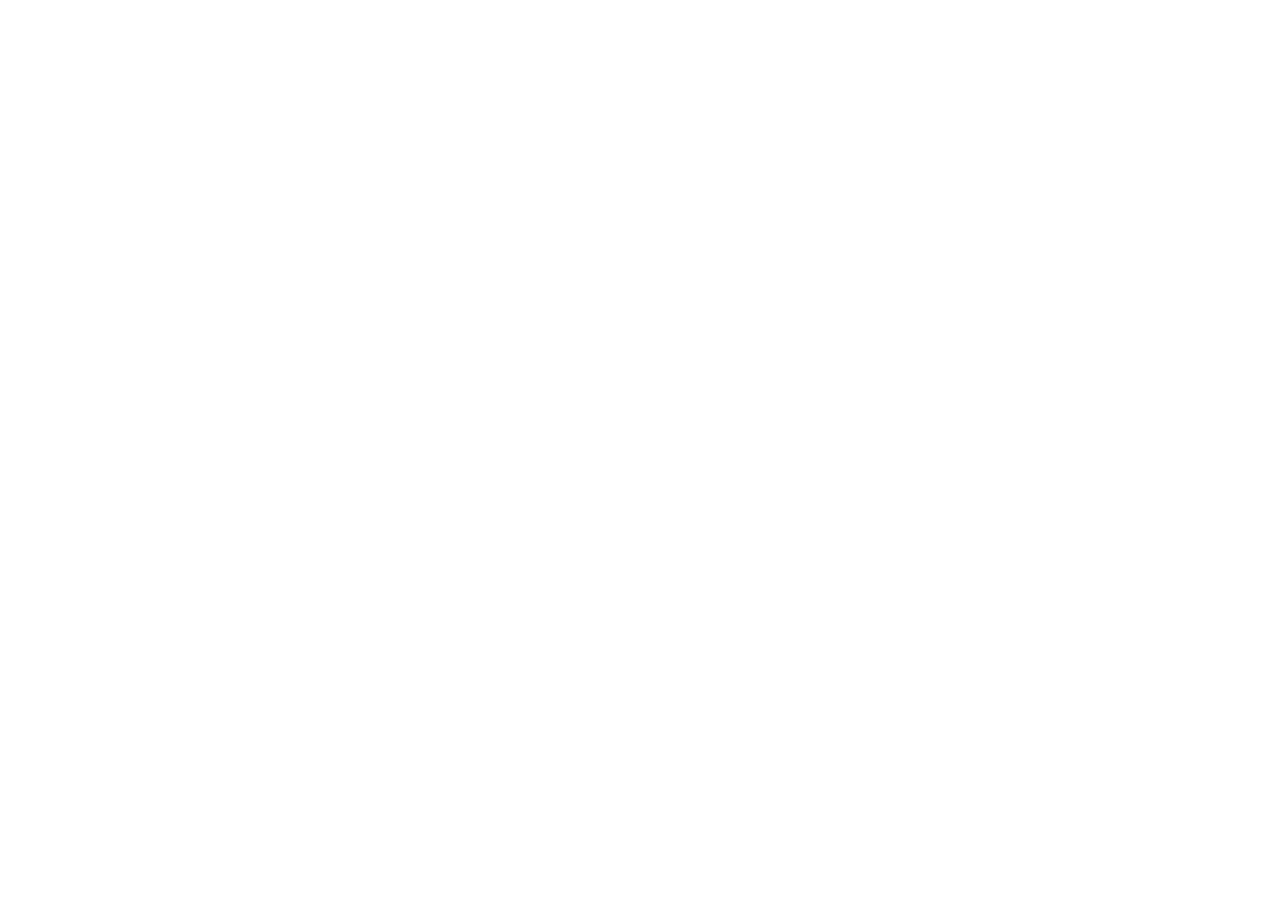
==== index.html @ 2ad1c86a "So site" ====
<!DOCTYPE html>
<html>
<head>
  <!--
    If you are serving your web app in a path other than the root, change the
    href value below to reflect the base path you are serving from.

    The path provided below has to start and end with a slash "/" in order for
    it to work correctly.

    For more details:
    * https://developer.mozilla.org/en-US/docs/Web/HTML/Element/base

    This is a placeholder for base href that will be replaced by the value of
    the `--base-href` argument provided to `flutter build`.
  -->
  <base href="/">

  <meta charset="UTF-8">
  <meta content="IE=Edge" http-equiv="X-UA-Compatible">
  <meta name="description" content="Ajude a levar mais alegria e carinho para quem precisa neste Natal. Doe via Pix.">

  <!-- iOS meta tags & icons -->
  <meta name="mobile-web-app-capable" content="yes">
  <meta name="apple-mobile-web-app-status-bar-style" content="black">
  <meta name="apple-mobile-web-app-title" content="Natal Solidário">
  <link rel="apple-touch-icon" href="icons/Icon-192.png">

  <!-- Favicon -->
  <link rel="icon" type="image/png" href="favicon.png"/>

  <title>Natal Solidário — Doe e espalhe carinho</title>
  <link rel="manifest" href="manifest.json">
</head>
<body>
  <!--
    You can customize the "flutter_bootstrap.js" script.
    This is useful to provide a custom configuration to the Flutter loader
    or to give the user feedback during the initialization process.

    For more details:
    * https://docs.flutter.dev/platform-integration/web/initialization
  -->
  <script src="flutter_bootstrap.js" async></script>
</body>
</html>
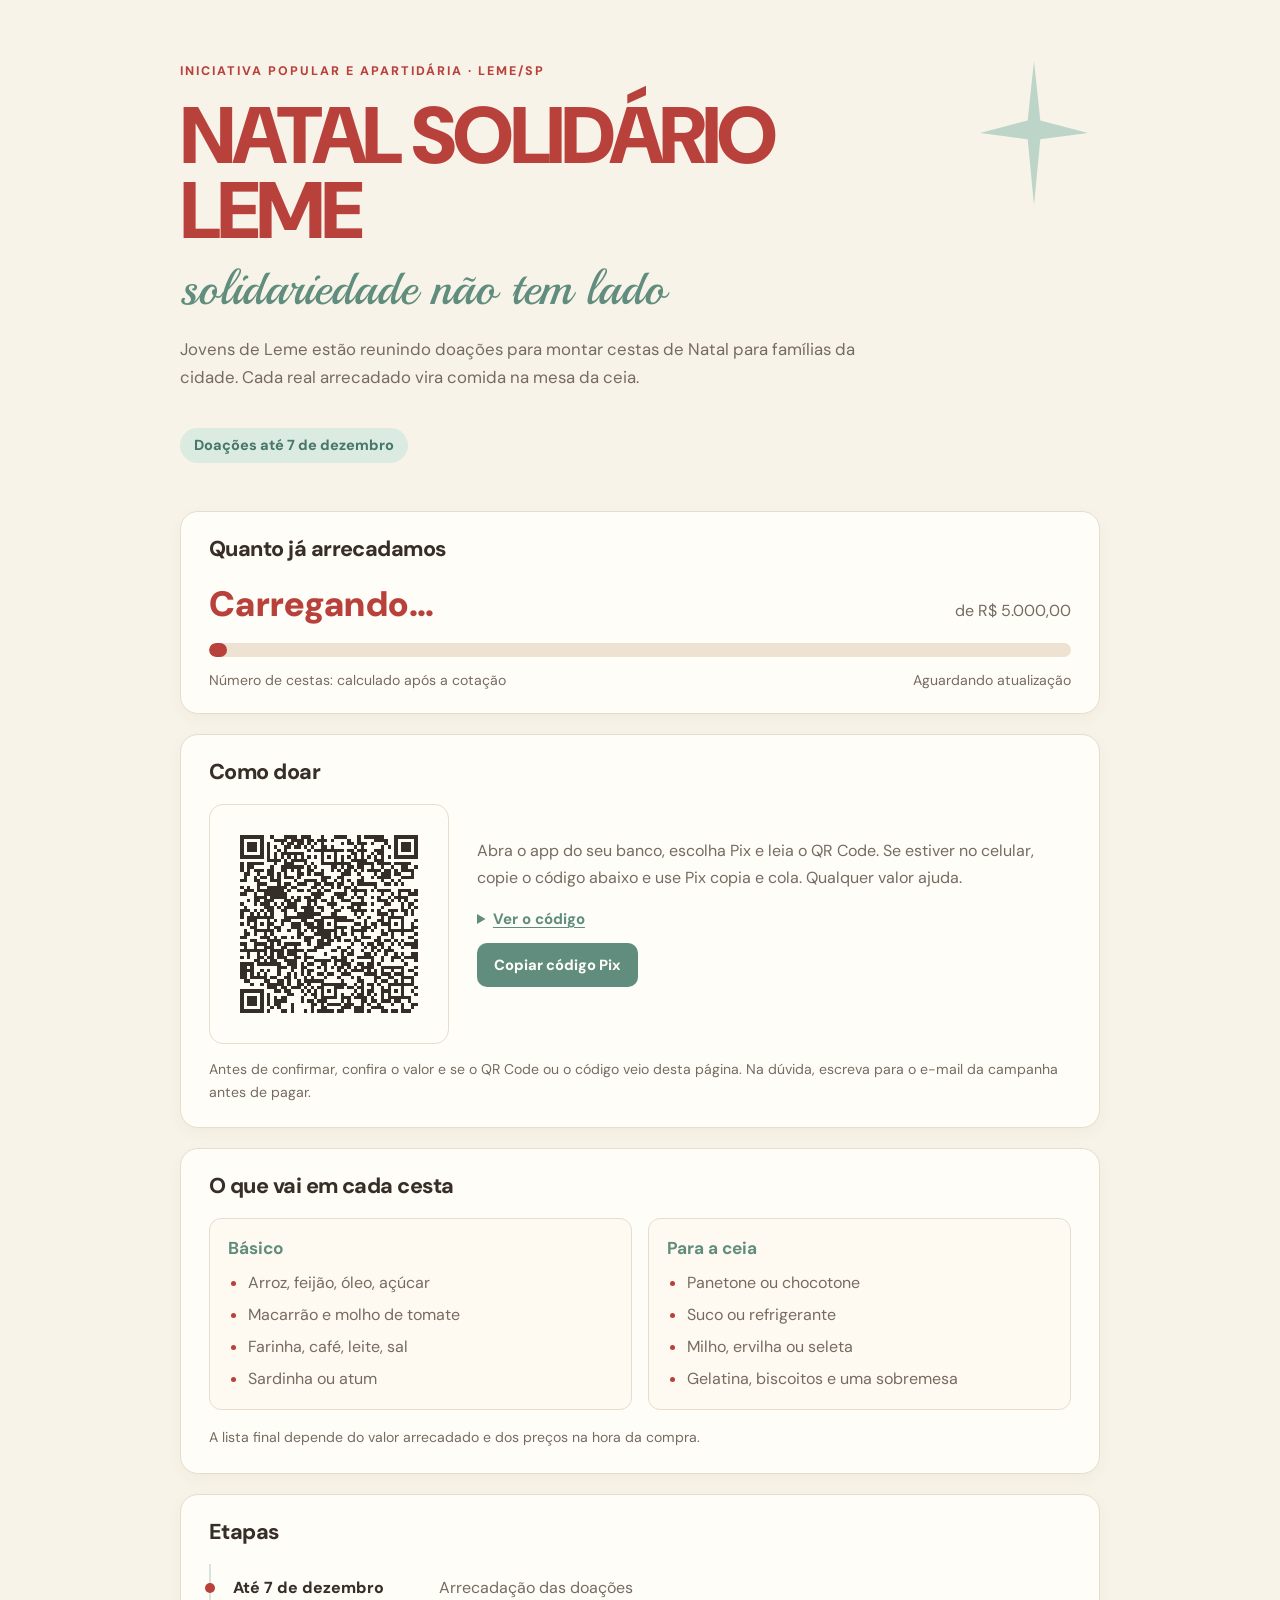
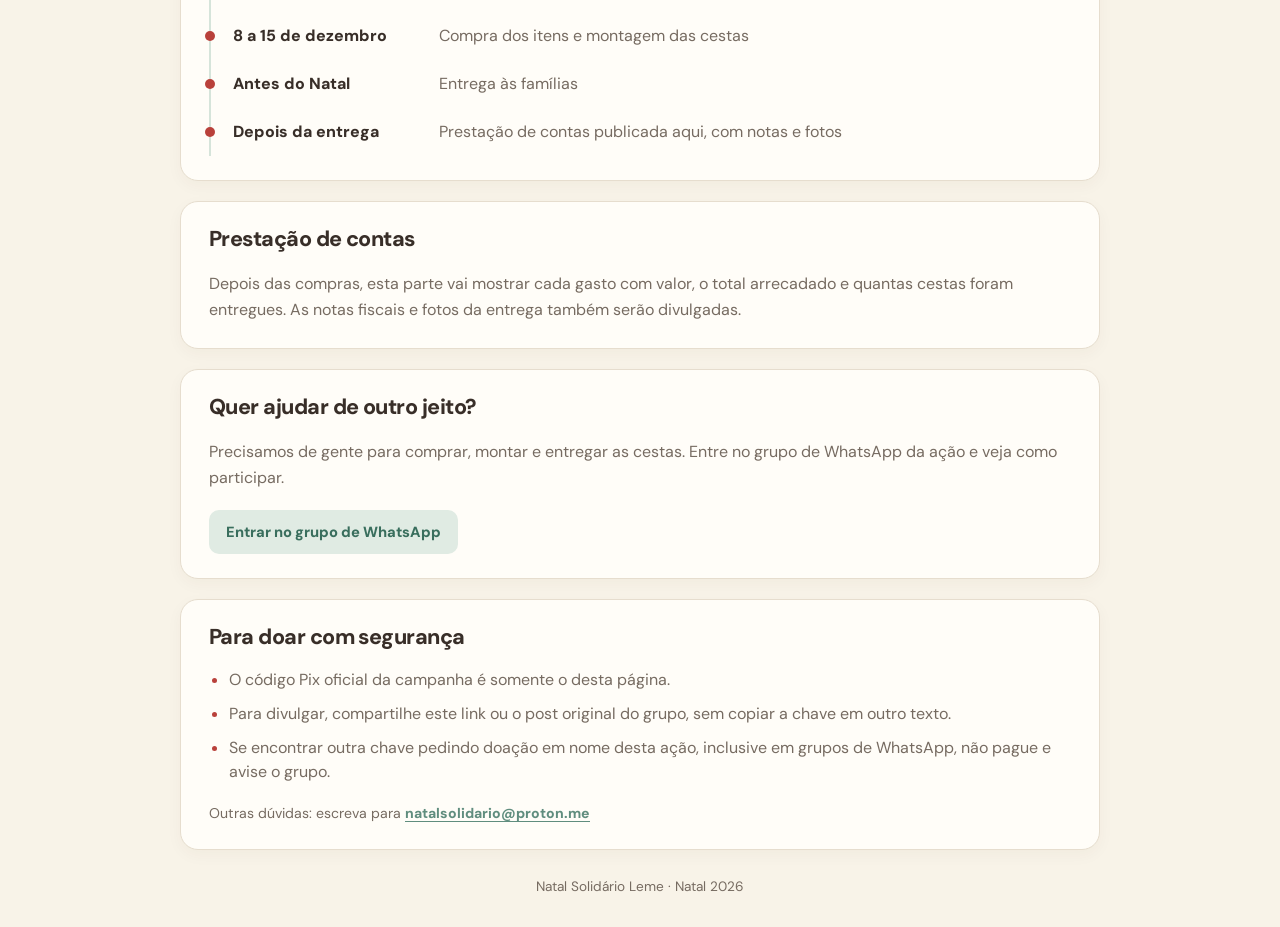
==== commit 92a4de3e: "Atualizacao" ====
--- a/index.html
+++ b/index.html
@@ -1,46 +1,18 @@
-<!DOCTYPE html>
-<html>
-<head>
-  <!--
-    If you are serving your web app in a path other than the root, change the
-    href value below to reflect the base path you are serving from.
-
-    The path provided below has to start and end with a slash "/" in order for
-    it to work correctly.
-
-    For more details:
-    * https://developer.mozilla.org/en-US/docs/Web/HTML/Element/base
-
-    This is a placeholder for base href that will be replaced by the value of
-    the `--base-href` argument provided to `flutter build`.
-  -->
-  <base href="/">
-
-  <meta charset="UTF-8">
-  <meta content="IE=Edge" http-equiv="X-UA-Compatible">
-  <meta name="description" content="Ajude a levar mais alegria e carinho para quem precisa neste Natal. Doe via Pix.">
-
-  <!-- iOS meta tags & icons -->
-  <meta name="mobile-web-app-capable" content="yes">
-  <meta name="apple-mobile-web-app-status-bar-style" content="black">
-  <meta name="apple-mobile-web-app-title" content="Natal Solidário">
-  <link rel="apple-touch-icon" href="icons/Icon-192.png">
-
-  <!-- Favicon -->
-  <link rel="icon" type="image/png" href="favicon.png"/>
-
-  <title>Natal Solidário — Doe e espalhe carinho</title>
-  <link rel="manifest" href="manifest.json">
-</head>
-<body>
-  <!--
-    You can customize the "flutter_bootstrap.js" script.
-    This is useful to provide a custom configuration to the Flutter loader
-    or to give the user feedback during the initialization process.
-
-    For more details:
-    * https://docs.flutter.dev/platform-integration/web/initialization
-  -->
-  <script src="flutter_bootstrap.js" async></script>
-</body>
+<!doctype html>
+<html lang="pt-BR">
+  <head>
+    <meta charset="UTF-8" />
+    <meta name="viewport" content="width=device-width, initial-scale=1.0" />
+    <meta
+      name="description"
+      content="Natal Solidário Leme: uma iniciativa popular para montar cestas de Natal para famílias da cidade."
+    />
+    <meta name="theme-color" content="#f8f3e8" />
+    <title>Natal Solidário Leme · Natal 2026</title>
+    <script type="module" crossorigin src="/assets/index-DiAjhDiY.js"></script>
+    <link rel="stylesheet" crossorigin href="/assets/index-D0D6Df9W.css">
+  </head>
+  <body>
+    <div id="root"></div>
+  </body>
 </html>
--- a/assets/index-D0D6Df9W.css
+++ b/assets/index-D0D6Df9W.css
@@ -0,0 +1 @@
+@import "https://fonts.googleapis.com/css2?family=DM+Sans:wght@400;500;600;700;800;900&family=Playball&display=swap";:root{color:#483d34;font-synthesis:none;text-rendering:optimizelegibility;-webkit-font-smoothing:antialiased;-moz-osx-font-smoothing:grayscale;--red:#b9413b;--green:#608d7e;--ink:#382e28;--muted:#766b61;--border:#e6ddce;--card:#fffdf8;--script:"Playball", "Brush Script MT", cursive;--mono:"SFMono-Regular", Consolas, monospace;background:#f8f3e8;font-family:DM Sans,Segoe UI,sans-serif}*{box-sizing:border-box}html{scroll-behavior:smooth;background-color:#f8f3e8;background-image:repeating-linear-gradient(90deg,#b9966405 0 1px,#0000 1px 6px);min-width:320px;min-height:100%}body{min-width:320px;min-height:100vh;margin:0}button,a{-webkit-tap-highlight-color:transparent}button{color:inherit}::selection{color:#352d27;background:#dcebe1}.page-shell{width:min(100% - 40px,920px);margin:0 auto;padding:52px 0 24px}.hero{padding:10px 150px 28px 0;position:relative}.hero-copy{max-width:720px}.eyebrow{color:var(--red);letter-spacing:.16em;text-transform:uppercase;margin:0 0 18px;font-size:.78rem;font-weight:800;line-height:1.5}.hero h1{max-width:760px;color:var(--red);letter-spacing:-.055em;text-transform:uppercase;margin:0;font-size:clamp(3.2rem,8vw,5rem);font-weight:900;line-height:.94}.tagline{color:var(--green);font-family:var(--script);margin:8px 0 12px;font-size:clamp(2.1rem,5vw,3rem);line-height:1.3}.intro{max-width:680px;color:var(--muted);font-size:1.05rem;line-height:1.65}.deadline{color:#47796a;background:#dcebe1;border-radius:999px;margin-top:20px;padding:8px 14px;font-size:.91rem;font-weight:800;display:inline-flex}.hero-star{fill:#b7d1c5;opacity:.9;width:108px;height:146px;position:absolute;top:8px;right:12px}.card{border:1px solid var(--border);background:var(--card);border-radius:18px;margin-top:20px;padding:24px 28px;box-shadow:0 5px 16px #4b37230a}.card h2{color:var(--ink);letter-spacing:-.025em;margin:0 0 18px;font-size:1.35rem;font-weight:800;line-height:1.25}.fundraising-amounts{justify-content:space-between;align-items:baseline;gap:16px;margin-bottom:16px;display:flex}.fundraising-amounts strong{color:var(--red);letter-spacing:.01em;font-size:clamp(1.7rem,4vw,2.2rem);font-weight:900}.fundraising-amounts span{color:var(--muted);white-space:nowrap}.progress-track{background:#eee3d2;border-radius:99px;height:14px;overflow:hidden}.progress-track span{border-radius:inherit;background:var(--red);min-width:18px;height:100%;transition:width .25s;display:block}.fundraising-notes{color:var(--muted);flex-wrap:wrap;justify-content:space-between;gap:8px 20px;margin-top:14px;font-size:.88rem;display:flex}.donation-content{grid-template-columns:minmax(180px,240px) 1fr;align-items:center;gap:28px;display:grid}.qr-frame{border:1px solid var(--border);background:#fffdf8;border-radius:14px;place-items:center;min-height:240px;padding:12px;display:grid}.qr-frame svg{width:min(100%,204px);height:auto;display:block}.donation-instructions p,.accounts>p,.volunteer>p{color:var(--muted);line-height:1.65}.pix-details{margin:18px 0 14px}.pix-details summary{width:fit-content;color:var(--green);cursor:pointer;text-underline-offset:3px;font-size:.94rem;font-weight:750;text-decoration:underline}.pix-details code{overflow-wrap:anywhere;border:1px solid var(--border);color:var(--ink);font-family:var(--mono);background:#f7f1e7;border-radius:9px;margin-top:12px;padding:12px;font-size:.76rem;line-height:1.55;display:block}.button{cursor:pointer;min-height:44px;font:inherit;text-align:center;border:1px solid #0000;border-radius:10px;justify-content:center;align-items:center;padding:10px 16px;font-size:.92rem;font-weight:800;text-decoration:none;transition:background-color .15s,transform .15s;display:inline-flex}.button:hover{transform:translateY(-1px)}.button:focus-visible,.pix-details summary:focus-visible,a:focus-visible{outline-offset:3px;outline:3px solid #6d9d8b}.button-primary{background:var(--green);color:#fffdf8}.button-primary:hover{background:#47796a}.button-secondary{color:#396e5d;background:#e0ebe3;margin-top:18px}.button-secondary:hover{background:#d1e2d7}.copy-message{min-height:1.4em;color:var(--green);margin-top:8px;font-size:.83rem}.security-note,.section-note,.contact{color:var(--muted);font-size:.88rem;line-height:1.6}.security-note{margin:14px 0 0}.basket-grid{grid-template-columns:repeat(2,minmax(0,1fr));gap:16px;display:grid}.basket-group{border:1px solid var(--border);background:#fffaf1;border-radius:12px;padding:18px}.basket-group h3{color:var(--green);margin:0 0 12px;font-size:1.08rem}.basket-group ul,.safety ul{color:var(--muted);gap:8px;margin:0;padding-left:20px;line-height:1.5;display:grid}.basket-group li::marker{color:var(--red)}.safety li::marker{color:var(--red)}.section-note{margin:16px 0 0}.timeline-list{gap:0;margin:0;padding:0;list-style:none;display:grid}.timeline-list li{color:var(--muted);border-left:2px solid #d6e4da;grid-template-columns:190px 1fr;gap:16px;padding:12px 0 12px 22px;line-height:1.5;display:grid;position:relative}.timeline-list li:before{background:var(--red);content:"";border-radius:50%;width:10px;height:10px;position:absolute;top:19px;left:-6px}.timeline-date{color:var(--ink);font-weight:800}.accounts>p,.volunteer>p{margin:0}.safety ul{gap:10px}.contact{margin:18px 0 0}.contact a{color:var(--green);text-underline-offset:3px;font-weight:750}.connection-notice,.connection-error{margin:14px 0 0;font-size:.84rem;line-height:1.5}.connection-notice{color:var(--muted)}.connection-notice a{color:var(--green);text-underline-offset:3px;font-weight:750}.connection-error{color:#a42f2b}.footer{color:var(--muted);text-align:center;padding:28px 12px 8px;font-size:.85rem}.admin-shell{width:min(100% - 32px,560px);margin:0 auto;padding:40px 0}.admin-back-link{color:var(--green);text-underline-offset:3px;margin-bottom:18px;font-size:.9rem;font-weight:750;display:inline-block}.admin-card{border:1px solid var(--border);background:var(--card);border-radius:18px;padding:30px;box-shadow:0 5px 16px #4b37230a}.admin-eyebrow{color:var(--red);letter-spacing:.12em;text-transform:uppercase;margin:0 0 8px;font-size:.75rem;font-weight:800}.admin-card h1{color:var(--ink);letter-spacing:-.04em;margin:0 0 24px;font-size:2rem}.admin-form{gap:12px;display:grid}.admin-form label{color:var(--ink);font-size:.92rem;font-weight:750}.admin-form input{width:100%;min-height:46px;color:var(--ink);font:inherit;background:#fffefa;border:1px solid #d5caba;border-radius:9px;margin-bottom:8px;padding:10px 12px}.admin-form input:focus-visible{outline-offset:2px;outline:3px solid #a7c7b6}.admin-form .button{justify-self:start}.admin-form .button:disabled{cursor:wait;opacity:.65}.admin-description,.admin-status,.admin-current-value{color:var(--muted);margin:0 0 8px;line-height:1.6}.admin-current-value{margin-bottom:18px}.admin-current-value strong{color:var(--red)}.admin-session{border-bottom:1px solid var(--border);color:var(--muted);flex-wrap:wrap;justify-content:space-between;align-items:center;gap:10px;margin-bottom:20px;padding-bottom:14px;font-size:.88rem;display:flex}.admin-text-button{color:var(--green);cursor:pointer;font:inherit;text-underline-offset:3px;background:0 0;border:0;padding:5px 0;font-weight:750;text-decoration:underline}.admin-notice,.admin-error,.admin-success{border-radius:10px;padding:12px 14px;font-size:.9rem;line-height:1.55}.admin-notice{color:var(--muted);background:#f7f1e7}.admin-error{color:#8d2c26;background:#f9e8e4;margin:18px 0 0}.admin-success{color:#396e5d;background:#e6f0e8;margin:18px 0 0}@media (width<=640px){.page-shell{width:min(100% - 32px,520px);padding-top:26px}.hero{padding:8px 0 24px}.hero-copy{max-width:100%}.eyebrow{max-width:82%;margin-bottom:16px;font-size:.67rem}.hero h1{max-width:410px;font-size:clamp(2.7rem,12vw,3.65rem)}.tagline{font-size:clamp(1.85rem,8vw,2.45rem)}.intro{font-size:.98rem}.hero-star{width:78px;height:112px;top:4px;right:-2px}.card{border-radius:15px;margin-top:16px;padding:20px}.admin-shell{padding-top:24px}.admin-card{padding:22px}.card h2{font-size:1.22rem}.fundraising-amounts{gap:8px}.fundraising-amounts span{font-size:.88rem}.fundraising-notes{flex-direction:column;gap:7px}.donation-content{grid-template-columns:1fr;gap:18px}.qr-frame{justify-self:center;width:min(100%,240px);min-height:0}.basket-grid{grid-template-columns:1fr}.timeline-list li{grid-template-columns:1fr;gap:4px;padding-top:11px;padding-bottom:11px}}@media (prefers-reduced-motion:reduce){*,:before,:after{scroll-behavior:auto!important;transition-duration:.01ms!important}}
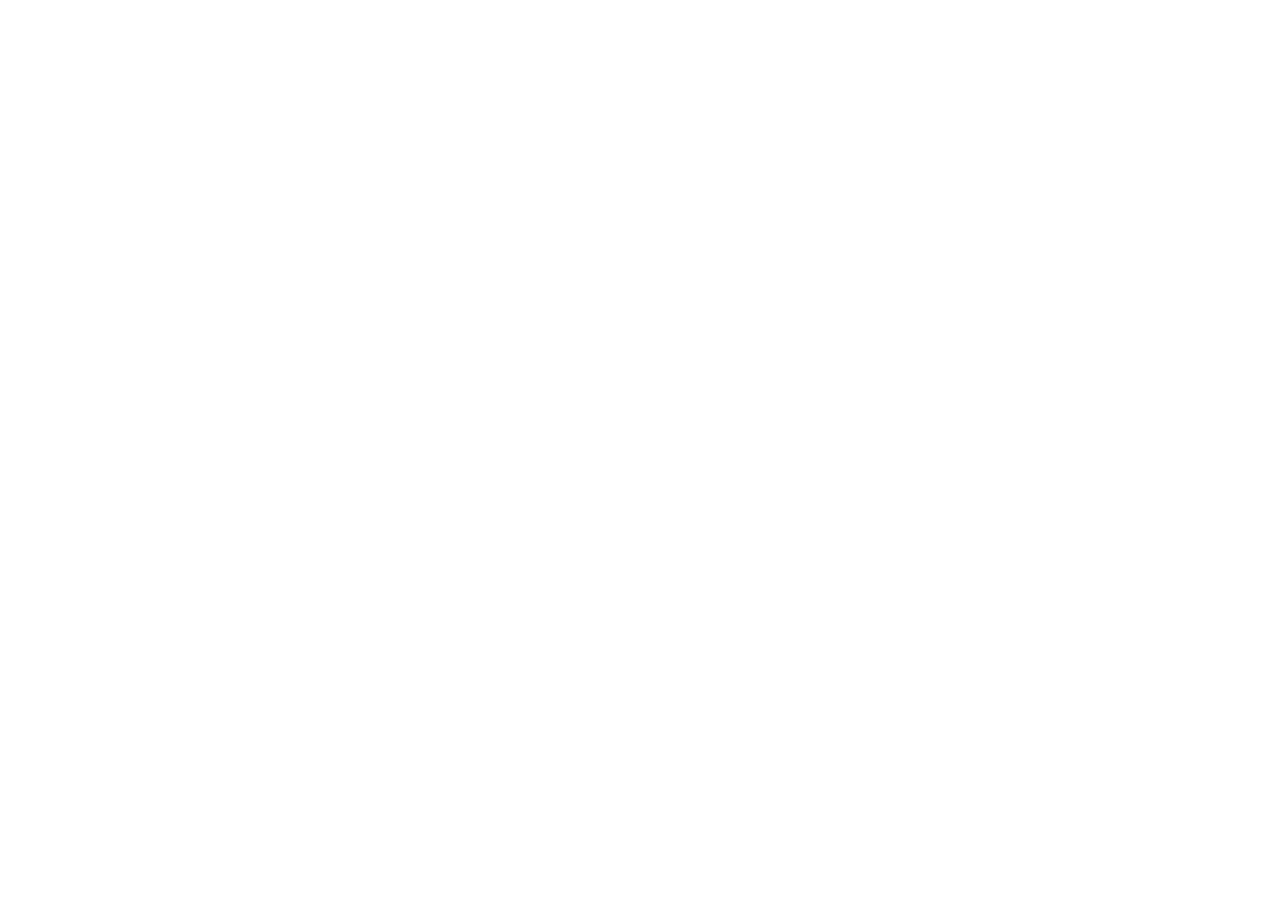
==== commit 65c3b7e3: "asd" ====
--- a/index.html
+++ b/index.html
@@ -9,8 +9,8 @@
     />
     <meta name="theme-color" content="#f8f3e8" />
     <title>Natal Solidário Leme · Natal 2026</title>
-    <script type="module" crossorigin src="/assets/index-DiAjhDiY.js"></script>
-    <link rel="stylesheet" crossorigin href="/assets/index-D0D6Df9W.css">
+    <script type="module" crossorigin src="/natalsolidario/assets/index-CPpml9Wc.js"></script>
+    <link rel="stylesheet" crossorigin href="/natalsolidario/assets/index-D0D6Df9W.css">
   </head>
   <body>
     <div id="root"></div>
